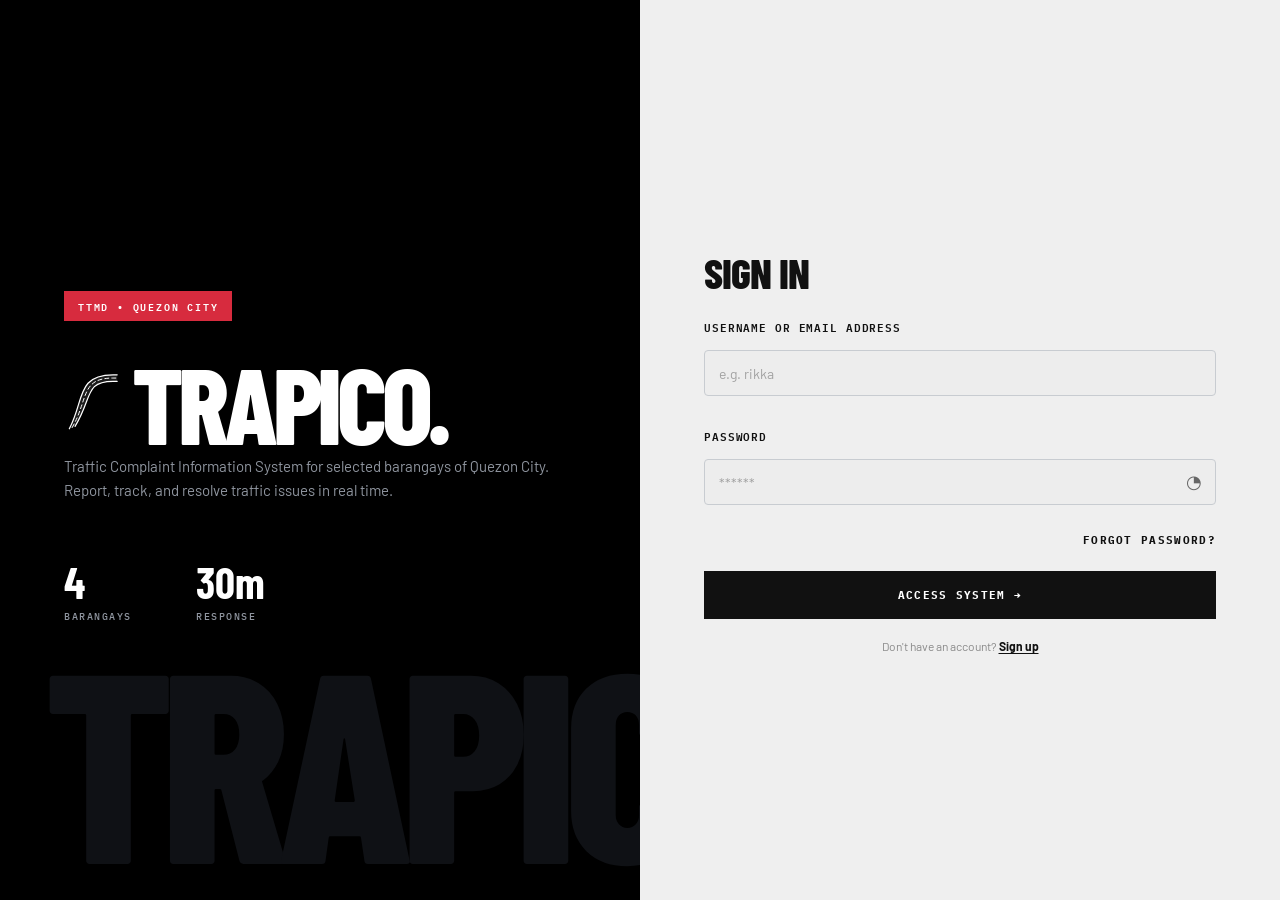
==== citizen-login.html @ 2ed92a27 "Add files via upload" ====
<!DOCTYPE html>
<html lang="en">
<head>
  <meta charset="UTF-8" />
  <meta name="viewport" content="width=device-width, initial-scale=1.0" />
  <title>TRAPICO — Login</title>
  <link rel="preconnect" href="https://fonts.googleapis.com" />
  <link rel="preconnect" href="https://fonts.gstatic.com" crossorigin />
  <link href="https://fonts.googleapis.com/css2?family=Barlow+Condensed:wght@300;400;500;600;700;800&family=IBM+Plex+Mono:wght@300;400;500;600&family=Barlow:wght@300;400;500;600&display=swap" rel="stylesheet" />
  <link rel="stylesheet" href="base.css?v=20260527k" />
  <link rel="stylesheet" href="login.css?v=20260527q" />
</head>
<body data-role="regular">


  

<div class="login-page">
  <section class="login-left">
    <div class="login-left-inner">
      <div class="login-badge">TTMD • QUEZON CITY</div>
      <div style="display:flex;align-items:center;gap:14px;margin-bottom:4px">
        <img src="/logo.svg" alt="TRAPICO" style="height:56px;width:auto;filter:brightness(0) invert(1);flex-shrink:0" onerror="this.style.display='none'" />
        <h1 class="login-title" style="margin:0">TRAPICO.</h1>
      </div>
      <p class="login-sub">Traffic Complaint Information System for selected barangays of Quezon City. Report, track, and resolve traffic issues in real time.</p>
      <div class="login-stats" aria-label="System highlights">
        <div class="login-stat-block">
          <span class="login-stat-val">4</span>
          <span class="login-stat-label">BARANGAYS</span>
        </div>
        <div class="login-stat-block">
          <span class="login-stat-val">30m</span>
          <span class="login-stat-label">RESPONSE</span>
        </div>
      </div>
      <div class="login-watermark" aria-hidden="true">TRAPICO.</div>
    </div>
  </section>

  <section class="login-right">
    <div class="login-panel">
      <h2 class="login-form-title">SIGN IN</h2>

      <div class="login-form">
        <div id="forgot-inline-notif" class="forgot-inline-notif hidden" aria-live="polite">
          <span>Password reset instructions will be sent to your registered account email.</span>
          <button type="button" class="forgot-inline-close" onclick="dismissForgotNotif()" aria-label="Dismiss notification">✕</button>
        </div>

        <div class="form-group login-field-group">
          <label class="login-label" for="login-user">USERNAME OR EMAIL ADDRESS</label>
          <input id="login-user" class="login-input" type="text" placeholder="e.g. fae@trapico.gov" autocomplete="username" />
        </div>

        <div class="form-group login-field-group">
          <label class="login-label" for="login-pass">PASSWORD</label>
          <div class="password-wrap">
            <input id="login-pass" class="login-input login-input-password" type="password" placeholder="******" autocomplete="current-password" />
            <button type="button" class="password-toggle" id="password-toggle" onclick="togglePasswordVisibility()" aria-label="Show password">◔</button>
          </div>
        </div>

        <div class="login-actions-row">
          <a href="#" class="forgot-link" onclick="openForgotModal(event)">FORGOT PASSWORD?</a>
        </div>

        <div id="login-error" class="login-error hidden">Username or email address and password are required.</div>

        <button class="login-submit" id="login-btn" onclick="doLogin()">ACCESS SYSTEM →</button>

        <div class="login-footer-copy">Don't have an account? <a href="/CITIZEN/citizen-signup.html" class="signup-link">Sign up</a></div>
      </div>
    </div>
  </section>

</div>

<div id="forgot-modal-overlay" class="login-modal-overlay hidden" onclick="closeForgotModal(event)" role="dialog" aria-modal="true" aria-labelledby="forgot-title">
  <div class="login-modal-card">
    <h3 id="forgot-title" class="login-modal-title">FORGOT PASSWORD</h3>
    <hr class="login-modal-divider" />
    <p class="login-modal-body">Enter your username or email address. We will send a working reset link to your registered email.</p>
    <div class="form-group login-field-group" style="margin-bottom:12px;">
      <label class="login-label" for="forgot-identifier">USERNAME OR EMAIL</label>
      <input id="forgot-identifier" class="login-input" type="text" placeholder="e.g. rikka or rikka@gmail.com" />
    </div>
    <div id="forgot-status" class="login-error hidden" style="margin-bottom:10px;"></div>
    <button type="button" class="login-modal-close" onclick="submitForgotPassword()">SEND RESET LINK</button>
    <button type="button" class="login-modal-close" style="margin-top:8px;background:#7d838c" onclick="closeForgotModal()">CLOSE</button>
  </div>
</div>

<script src="data.js?v=20260510d"></script>
<script src="api.js?v=20260510d"></script>
<script src="login.js?v=20260510l"></script>
</body>
</html>
---- base.css ----
/* ── RESPONSIVE ALIGNMENT FIX ── */
@media (max-width: 900px) {
  .main-content, .page-body {
    margin: 0;
    padding: 0 0 0 0 !important;
    max-width: 100vw;
    width: 100vw;
    box-sizing: border-box;
  }
  .card, .assigned-card, .active-job-card, .task-card, .stat-card, .dashboard-card {
    margin: 0 0 12px 0;
    width: 100%;
    float: none;
    display: block;
    box-sizing: border-box;
  }
  .dash-grid, .analytics-grid {
    margin: 0;
    width: 100%;
    box-sizing: border-box;
  }
  .table-wrap {
    margin: 0;
    width: 100%;
    box-sizing: border-box;
  }
}
/* ── MOBILE MENU BUTTON ──────────────────────────────────── */
.menu-btn {
  display: none;
  background: none;
  border: none;
  font-size: 26px;
  margin-right: 12px;
  cursor: pointer;
  color: var(--ink);
  z-index: 300;
}
@media (max-width: 900px) {
  .menu-btn { display: inline-block; }
  .sidebar { box-shadow: 2px 0 16px rgba(0,0,0,0.12); }
  .sidebar.open { transform: translateX(0) !important; }
  .sidebar { transform: translateX(-100%); transition: transform 0.3s; }
  .main-content { margin-left: 0 !important; }
  body { overflow-x: hidden; }
}
/* ── UNIVERSAL RESPONSIVE ENHANCEMENTS ───────────────────── */
@media (max-width: 900px) {
  .sidebar {
    width: min(280px, 85vw);
    position: fixed;
    left: 0; top: 0; bottom: 0;
    z-index: 200;
    transform: translateX(-100%);
    transition: transform 0.3s;
    overflow-y: auto;
    pointer-events: none;
  }
  .sidebar.open { transform: translateX(0); pointer-events: auto; z-index: 301; }
  .main-content { margin-left: 0 !important; }
  .app-shell { flex-direction: column; }
  .topbar { padding: 0 12px; }

  /* Topbar sits above main content but below open sidebar */
  .topbar { position: sticky; top: 0; z-index: 250; }

  /* Backdrop: clicking outside closes sidebar */
  .sidebar-backdrop {
    display: none;
    position: fixed;
    inset: 0;
    background: rgba(0,0,0,0.35);
    z-index: 199;
  }
  .sidebar.open ~ .sidebar-backdrop,
  body.sidebar-open .sidebar-backdrop { display: block; }
}

@media (max-width: 700px) {
  .stats-row { grid-template-columns: 1fr; }
  .card, .assigned-card, .active-job-card, .task-card { padding: 12px !important; }
  .page-body { padding: 8px; }
  .card-head { flex-direction: column; align-items: flex-start; gap: 8px; }
  .form-row, .form-row-3 { grid-template-columns: 1fr; }
  .detail-grid { grid-template-columns: 1fr; }
  .officer-grid { grid-template-columns: 1fr; }
  .perf-grid { grid-template-columns: 1fr; }
}

@media (max-width: 540px) {
  .sidebar,
  .sidebar.open {
    width: 100vw !important;
    left: 0;
    right: 0;
    min-width: 0;
    max-width: 100vw;
  }
  .main-content { margin-left: 0 !important; }
  .topbar { flex-direction: row !important; height: 50px !important; min-height: 50px !important; padding: 0 6px !important; gap: 0 !important; }
  .notif-panel { position: fixed !important; top: 55px !important; right: 8px !important; left: 8px !important; width: auto !important; min-width: 0 !important; max-height: calc(100dvh - 72px) !important; overflow-y: auto !important; z-index: 400 !important; -webkit-overflow-scrolling: touch; }
  .user-chip { padding: 4px 6px; }
  .stats-row { gap: 8px; }
  .stat-card-val { font-size: 24px; }
  .card, .assigned-card, .active-job-card, .task-card { padding: 12px !important; }
  .empty-state { padding: 24px 4px; }
  .modal { max-width: 98vw; }
  .modal-head, .modal-body, .modal-footer { padding: 12px 10px; }
  .countdown-box { flex-direction: column; gap: 8px; padding: 8px; }
  .checkin-panel { padding: 10px; }
  .btn-primary, .btn-secondary, .btn-danger, .btn-success { width: 100%; min-width: 0; box-sizing: border-box; }
  .btn-row { flex-direction: column; gap: 8px; }
  .table-wrap { overflow-x: auto; -webkit-overflow-scrolling: touch; }
  table { font-size: 13px; }
}
/* ============================================================
   TRAPICO — Base CSS
   CSS custom properties, resets, and shared component styles.
   Imported by: civilian.css, dispatch.css, field.css
   ============================================================ */

@import url('https://fonts.googleapis.com/css2?family=Barlow+Condensed:wght@300;400;500;600;700;800&family=IBM+Plex+Mono:wght@300;400;500;600&family=Barlow:wght@300;400;500;600&display=swap');

/* ── DESIGN TOKENS ─────────────────────────────────────────── */
:root {
  --ink:        #0A0A0A;
  --ink-mid:    #1C1C1C;
  --ink-soft:   #2E2E2E;
  --steel:      #4A4A4A;
  --mist:       #8A8A8A;
  --border:     #D0D0D0;
  --surface:    #F7F7F7;
  --white:      #FFFFFF;
  --accent:     #E63946;
  --amber:      #F4A261;
  --green:      #2A9D5C;
  --blue:       #2563EB;
  --yellow:     #EAB308;

  --font-head:  'Barlow Condensed', sans-serif;
  --font-mono:  'IBM Plex Mono', monospace;
  --font-body:  'Barlow', sans-serif;

  --sidebar-w:  240px;
  --topbar-h:   60px;
}

/* ── RESETS ────────────────────────────────────────────────── */
*, *::before, *::after { box-sizing: border-box; margin: 0; padding: 0; }
html, body { height: 100%; }

body {
  font-family: var(--font-body);
  background: var(--surface);
  color: var(--ink);
  min-height: 100vh;
  overflow-x: hidden;
  -webkit-font-smoothing: antialiased;
}

h1, h2, h3, h4 {
  font-family: var(--font-head);
  font-weight: 700;
  letter-spacing: -0.02em;
}

a { text-decoration: none; color: inherit; }

.mono { font-family: var(--font-mono); }
.hidden { display: none !important; }

/* ── APP SHELL ─────────────────────────────────────────────── */
.app-shell {
  display: flex;
  min-height: 100vh;
}

/* ── SIDEBAR ───────────────────────────────────────────────── */
.sidebar {
  width: var(--sidebar-w);
  background: var(--ink);
  display: flex;
  flex-direction: column;
  position: fixed;
  top: 0; left: 0; bottom: 0;
  z-index: 100;
  overflow-y: auto;
  scrollbar-width: none;
}
.sidebar::-webkit-scrollbar { display: none; }

.sidebar-logo {
  padding: 24px 24px 20px;
  border-bottom: 1px solid rgba(255,255,255,0.07);
  flex-shrink: 0;
}
.sidebar-logo .mark {
  font-family: var(--font-head);
  font-weight: 800;
  font-size: 22px;
  color: var(--white);
  letter-spacing: -0.03em;
}
.sidebar-logo .sub {
  font-family: var(--font-mono);
  font-size: 10px;
  color: var(--mist);
  letter-spacing: 0.1em;
  text-transform: uppercase;
}

.sidebar-role-badge {
  margin: 16px 24px;
  background: rgba(255,255,255,0.06);
  border: 1px solid rgba(255,255,255,0.08);
  padding: 10px 14px;
  display: flex;
  align-items: center;
  gap: 10px;
  flex-shrink: 0;
}
.srb-icon { font-size: 18px; }
.srb-initials { font-family: var(--font-mono); }
.srb-name {
  font-family: var(--font-head);
  font-size: 14px;
  color: var(--white);
  font-weight: 600;
}
.srb-label {
  font-family: var(--font-mono);
  font-size: 10px;
  color: var(--mist);
  text-transform: uppercase;
  letter-spacing: 0.08em;
}

.sidebar-nav { flex: 1; padding: 12px 0; }

.nav-section-label {
  font-family: var(--font-mono);
  font-size: 10px;
  color: rgba(255,255,255,0.25);
  text-transform: uppercase;
  letter-spacing: 0.12em;
  padding: 16px 24px 6px;
}

.nav-item {
  display: flex;
  align-items: center;
  gap: 12px;
  padding: 12px 24px;
  cursor: pointer;
  color: rgba(255,255,255,0.55);
  font-size: 14px;
  font-weight: 500;
  transition: all 0.12s;
  position: relative;
  user-select: none;
  touch-action: manipulation;
  -webkit-tap-highlight-color: rgba(255,255,255,0.1);
  min-height: 44px;
}
.nav-item:hover { color: var(--white); background: rgba(255,255,255,0.04); }
.nav-item.active {
  color: var(--white);
  background: rgba(255,255,255,0.07);
}
.nav-item.active::before {
  content: '';
  position: absolute;
  left: 0; top: 0; bottom: 0;
  width: 3px;
  background: var(--accent);
}
.nav-icon { font-size: 15px; width: 20px; text-align: center; flex-shrink: 0; }

.nav-badge {
  margin-left: auto;
  background: var(--accent);
  color: var(--white);
  font-family: var(--font-mono);
  font-size: 10px;
  font-weight: 600;
  padding: 2px 7px;
  border-radius: 10px;
}

.sidebar-footer {
  padding: 16px 24px;
  border-top: 1px solid rgba(255,255,255,0.07);
  flex-shrink: 0;
}
.logout-btn {
  display: flex;
  align-items: center;
  gap: 10px;
  color: rgba(255,255,255,0.4);
  font-size: 13px;
  cursor: pointer;
  transition: color 0.12s;
}
.logout-btn:hover { color: var(--accent); }

/* ── MAIN CONTENT AREA ─────────────────────────────────────── */
.main-content {
  flex: 1;
  margin-left: var(--sidebar-w);
  display: flex;
  flex-direction: column;
  min-height: 100vh;
}

/* ── TOPBAR ────────────────────────────────────────────────── */
.topbar {
  height: var(--topbar-h);
  background: var(--white);
  border-bottom: 1px solid var(--border);
  display: flex;
  align-items: center;
  justify-content: space-between;
  padding: 0 32px;
  position: sticky;
  top: 0;
  z-index: 50;
}

#topbar-title {
  font-family: var(--font-head);
  font-size: 20px;
  font-weight: 700;
  letter-spacing: -0.02em;
}

.topbar-right {
  display: flex;
  align-items: center;
  gap: 16px;
  position: relative;
}

.notif-btn {
  width: 36px; height: 36px;
  display: flex; align-items: center; justify-content: center;
  border: 1.5px solid var(--border);
  cursor: pointer;
  position: relative;
  font-size: 16px;
  transition: border-color 0.12s;
}
.notif-btn:hover { border-color: var(--ink); }
.notif-dot {
  position: absolute;
  top: 4px; right: 4px;
  width: 8px; height: 8px;
  background: var(--accent);
  border-radius: 50%;
  border: 1.5px solid var(--white);
}

.notif-panel {
  position: absolute;
  top: 46px; right: 0;
  width: 340px;
  background: var(--white);
  border: 1.5px solid var(--border);
  box-shadow: 0 8px 32px rgba(0,0,0,0.12);
  z-index: 200;
  animation: fadeIn 0.15s ease;
}
.notif-head {
  padding: 14px 16px;
  border-bottom: 1px solid var(--border);
  font-family: var(--font-head);
  font-size: 15px;
  font-weight: 700;
}
.notif-item {
  padding: 12px 16px;
  border-bottom: 1px solid var(--surface);
  display: flex;
  gap: 10px;
}
.notif-dot-inline {
  width: 6px; height: 6px;
  border-radius: 50%;
  background: var(--accent);
  flex-shrink: 0;
  margin-top: 5px;
}
.notif-msg { font-size: 13px; color: var(--steel); }
.notif-time {
  font-family: var(--font-mono);
  font-size: 11px;
  color: var(--mist);
  margin-top: 2px;
}

.user-chip {
  display: flex; align-items: center; gap: 8px;
  padding: 4px 12px 4px 4px;
  border: 1.5px solid var(--border);
  cursor: pointer;
}
.user-avatar {
  width: 28px; height: 28px;
  background: var(--ink);
  display: flex; align-items: center; justify-content: center;
  font-size: 11px;
  color: var(--white);
  font-family: var(--font-mono);
  font-weight: 600;
}
.user-chip-name { font-size: 13px; font-weight: 600; }

/* ── PAGE BODY ─────────────────────────────────────────────── */
.page-body { padding: 32px; flex: 1; }

/* ── SECTION ANIMATION ─────────────────────────────────────── */
.page-section { animation: fadeIn 0.2s ease; }

/* ── STAT CARDS ────────────────────────────────────────────── */
.stats-row {
  display: grid;
  grid-template-columns: repeat(auto-fit, minmax(180px, 1fr));
  gap: 16px;
  margin-bottom: 32px;
}

.stat-card {
  background: var(--white);
  border: 1px solid var(--border);
  padding: 20px 24px;
}
.stat-card-label {
  font-family: var(--font-mono);
  font-size: 11px;
  text-transform: uppercase;
  letter-spacing: 0.1em;
  color: var(--mist);
  margin-bottom: 8px;
}
.stat-card-val {
  font-family: var(--font-head);
  font-size: 36px;
  font-weight: 800;
  color: var(--ink);
  line-height: 1;
}
.stat-card-val .unit { font-size: 18px; }
.stat-card-sub { font-size: 12px; color: var(--mist); margin-top: 4px; }

.stat-card.accent .stat-card-val { color: var(--accent); }
.stat-card.green  .stat-card-val { color: var(--green);  }
.stat-card.blue   .stat-card-val { color: var(--blue);   }
.stat-card.amber  .stat-card-val { color: var(--amber);  }

/* ── CARDS / PANELS ────────────────────────────────────────── */
.card {
  background: var(--white);
  border: 1px solid var(--border);
  padding: 24px;
  margin-bottom: 24px;
}

.card-head {
  display: flex;
  align-items: center;
  justify-content: space-between;
  margin-bottom: 20px;
  padding-bottom: 16px;
  border-bottom: 1px solid var(--border);
}

.card-title {
  font-family: var(--font-head);
  font-size: 16px;
  font-weight: 700;
}

/* ── TABLES ────────────────────────────────────────────────── */
.table-wrap { overflow-x: auto; }

table {
  width: 100%;
  border-collapse: collapse;
}

thead tr { border-bottom: 2px solid var(--ink); }

th {
  font-family: var(--font-mono);
  font-size: 11px;
  font-weight: 600;
  text-transform: uppercase;
  letter-spacing: 0.1em;
  color: var(--steel);
  padding: 10px 14px;
  text-align: left;
  white-space: nowrap;
}

td {
  padding: 12px 14px;
  font-size: 13px;
  color: var(--ink);
  border-bottom: 1px solid var(--surface);
  vertical-align: middle;
}

tr:hover td { background: #FAFAFA; }

.track-id {
  font-family: var(--font-mono);
  font-size: 12px;
  font-weight: 500;
  color: var(--ink);
}

/* ── BADGES ────────────────────────────────────────────────── */
.badge {
  display: inline-flex;
  align-items: center;
  font-family: var(--font-mono);
  font-size: 10px;
  font-weight: 600;
  letter-spacing: 0.08em;
  text-transform: uppercase;
  padding: 3px 10px;
  border-radius: 2px;
  white-space: nowrap;
}

.badge-submitted  { background: #EEF2FF; color: #4F46E5; }
.badge-verified   { background: #ECFDF5; color: #065F46; }
.badge-assigned   { background: #FEF3C7; color: #92400E; }
.badge-progress   { background: #FFF7ED; color: #C2410C; }
.badge-resolved   { background: #D1FAE5; color: #065F46; }
.badge-closed     { background: #F3F4F6; color: #374151; }
.badge-rejected   { background: #FEE2E2; color: #991B1B; }
.badge-cancelled  { background: #F9FAFB; color: #6B7280; }
.badge-urgent     { background: #FEE2E2; color: var(--accent); }
.badge-high       { background: #FFF7ED; color: #C2410C; }
.badge-medium     { background: #FEFCE8; color: #A16207; }
.badge-low        { background: #F0FDF4; color: #166534; }

.priority-dot {
  width: 7px; height: 7px;
  border-radius: 50%;
  display: inline-block;
  margin-right: 5px;
}
.dot-urgent { background: var(--accent); }
.dot-high   { background: #F97316; }
.dot-medium { background: var(--yellow); }
.dot-low    { background: var(--green); }

.badge-row {
  display: flex;
  gap: 8px;
  flex-wrap: wrap;
  margin-bottom: 16px;
}

.dup-flag {
  display: inline-flex; align-items: center; gap: 5px;
  background: #FFF7ED;
  border: 1px solid #FDBA74;
  padding: 2px 8px;
  font-family: var(--font-mono);
  font-size: 10px;
  color: #92400E;
}

/* ── BUTTONS ───────────────────────────────────────────────── */
.btn-primary {
  padding: 13px 28px;
  background: var(--ink);
  color: var(--white);
  font-family: var(--font-head);
  font-weight: 700;
  font-size: 16px;
  letter-spacing: 0.05em;
  border: none;
  cursor: pointer;
  transition: background 0.15s;
  text-transform: uppercase;
}
.btn-primary:hover { background: var(--steel); }

.btn-secondary {
  padding: 10px 20px;
  background: transparent;
  color: var(--ink);
  font-family: var(--font-head);
  font-weight: 600;
  font-size: 14px;
  letter-spacing: 0.04em;
  border: 1.5px solid var(--ink);
  cursor: pointer;
  transition: all 0.15s;
  text-transform: uppercase;
}
.btn-secondary:hover { background: var(--ink); color: var(--white); }

.btn-danger {
  padding: 10px 20px;
  background: var(--accent);
  color: var(--white);
  font-family: var(--font-head);
  font-weight: 600;
  font-size: 14px;
  letter-spacing: 0.04em;
  border: none;
  cursor: pointer;
  transition: opacity 0.15s;
  text-transform: uppercase;
}
.btn-danger:hover { opacity: 0.85; }

.btn-success {
  padding: 10px 20px;
  background: var(--green);
  color: var(--white);
  font-family: var(--font-head);
  font-weight: 600;
  font-size: 14px;
  border: none;
  cursor: pointer;
  transition: opacity 0.15s;
  text-transform: uppercase;
}
.btn-success:hover { opacity: 0.85; }

.btn-sm { padding: 7px 14px !important; font-size: 12px !important; }

.btn-row {
  display: flex;
  gap: 10px;
  flex-wrap: wrap;
  justify-content: flex-end;
}

/* ── FORM ELEMENTS ─────────────────────────────────────────── */
.form-group {
  display: flex;
  flex-direction: column;
  gap: 6px;
  margin-bottom: 16px;
}

.form-group label {
  font-family: var(--font-mono);
  font-size: 11px;
  text-transform: uppercase;
  letter-spacing: 0.1em;
  color: var(--steel);
}

.form-input {
  padding: 11px 14px;
  border: 1.5px solid var(--border);
  font-family: var(--font-body);
  font-size: 14px;
  color: var(--ink);
  background: var(--white);
  outline: none;
  transition: border-color 0.15s;
  width: 100%;
}
.form-input:focus { border-color: var(--ink); }

textarea.form-input { resize: vertical; min-height: 80px; }

/* ── PASSWORD WRAP + EYE TOGGLE (used in all change-password modals) ── */
.password-wrap {
  position: relative;
}
.password-wrap .form-input {
  padding-right: 44px;
}
.password-toggle {
  appearance: none;
  -webkit-appearance: none;
  position: absolute;
  right: 10px;
  top: 50%;
  transform: translateY(-50%);
  border: 0;
  background: transparent;
  color: var(--mist);
  font-size: 18px;
  cursor: pointer;
  padding: 4px;
  line-height: 1;
}
.password-toggle:hover { color: var(--ink); }

.form-select {
  padding: 11px 36px 11px 14px;
  border: 1.5px solid var(--border);
  font-family: var(--font-body);
  font-size: 14px;
  color: var(--ink);
  background: var(--white) url("data:image/svg+xml,%3Csvg xmlns='http://www.w3.org/2000/svg' width='12' height='8' viewBox='0 0 12 8'%3E%3Cpath d='M1 1l5 5 5-5' stroke='%238A8A8A' fill='none' stroke-width='1.5'/%3E%3C/svg%3E") no-repeat right 14px center;
  outline: none;
  appearance: none;
  width: 100%;
  transition: border-color 0.15s;
}
.form-select:focus { border-color: var(--ink); }

.form-row {
  display: grid;
  grid-template-columns: 1fr 1fr;
  gap: 16px;
}

.form-row-3 { grid-template-columns: 1fr 1fr 1fr; }

.char-count {
  font-family: var(--font-mono);
  font-size: 11px;
  color: var(--mist);
  text-align: right;
  margin-top: 4px;
}

/* ── PRIORITY PILLS ────────────────────────────────────────── */
.priority-pills { display: flex; gap: 8px; flex-wrap: wrap; }

.priority-pill {
  padding: 6px 16px;
  border: 1.5px solid var(--border);
  cursor: pointer;
  font-size: 13px;
  font-weight: 600;
  transition: all 0.12s;
  font-family: var(--font-head);
  letter-spacing: 0.04em;
  user-select: none;
}

.priority-pill[data-p="low"].sel    { background:#DCFCE7; border-color:var(--green);  color:var(--green); }
.priority-pill[data-p="medium"].sel { background:#FEF9C3; border-color:var(--yellow); color:#A16207; }
.priority-pill[data-p="high"].sel   { background:#FFEDD5; border-color:#F97316;       color:#C2410C; }
.priority-pill[data-p="urgent"].sel { background:#FEE2E2; border-color:var(--accent); color:var(--accent); }

/* ── TOGGLE SWITCH ─────────────────────────────────────────── */
.toggle-row { display: flex; align-items: center; gap: 10px; }

.toggle-switch {
  position: relative;
  width: 40px; height: 22px;
  flex-shrink: 0;
}
.toggle-switch input { opacity: 0; width: 0; height: 0; position: absolute; }

.toggle-slider {
  position: absolute; inset: 0;
  background: var(--border);
  cursor: pointer;
  transition: 0.2s;
  border-radius: 22px;
}
.toggle-slider::before {
  content: '';
  position: absolute;
  height: 16px; width: 16px;
  left: 3px; bottom: 3px;
  background: var(--white);
  transition: 0.2s;
  border-radius: 50%;
}
input:checked + .toggle-slider { background: var(--ink); }
input:checked + .toggle-slider::before { transform: translateX(18px); }

/* ── TABS ──────────────────────────────────────────────────── */
.tabs {
  display: flex;
  border-bottom: 2px solid var(--border);
  margin-bottom: 24px;
}

.tab {
  padding: 12px 20px;
  font-family: var(--font-head);
  font-size: 14px;
  font-weight: 600;
  color: var(--mist);
  cursor: pointer;
  letter-spacing: 0.04em;
  text-transform: uppercase;
  border-bottom: 2px solid transparent;
  margin-bottom: -2px;
  transition: all 0.12s;
  user-select: none;
}
.tab:hover { color: var(--ink); }
.tab.active { color: var(--ink); border-bottom-color: var(--ink); }

/* ── MAP PLACEHOLDER ───────────────────────────────────────── */
.map-placeholder {
  background: #E8E8E8;
  border: 1.5px solid var(--border);
  height: 200px;
  display: flex; align-items: center; justify-content: center;
  flex-direction: column; gap: 8px;
  color: var(--steel); font-size: 13px;
  position: relative; overflow: hidden;
}
.map-placeholder::before {
  content: '';
  position: absolute; inset: 0;
  background:
    repeating-linear-gradient(0deg,   transparent, transparent 28px, rgba(0,0,0,0.04) 29px),
    repeating-linear-gradient(90deg,  transparent, transparent 28px, rgba(0,0,0,0.04) 29px);
}
.map-icon  { font-size: 28px; position: relative; z-index: 1; }
.map-label { position: relative; z-index: 1; font-family: var(--font-mono); font-size: 12px; }
.map-sub   { position: relative; z-index: 1; font-size: 11px; color: var(--mist); }

/* ── UPLOAD BOX ────────────────────────────────────────────── */
.upload-box {
  border: 2px dashed var(--border);
  padding: 28px;
  display: flex; align-items: center; justify-content: center;
  flex-direction: column; gap: 8px;
  cursor: pointer;
  transition: border-color 0.12s;
}
.upload-box:hover { border-color: var(--ink); }
.upload-icon { font-size: 28px; }
.upload-text { font-size: 13px; color: var(--mist); }
.upload-sub  { font-family: var(--font-mono); font-size: 11px; color: var(--border); }

/* ── ALERT BOXES ───────────────────────────────────────────── */
.alert {
  padding: 12px 16px;
  display: flex; align-items: flex-start; gap: 10px;
  font-size: 13px;
  margin-bottom: 16px;
  border-left: 3px solid;
  line-height: 1.5;
}
.alert-warn    { background: #FFF7ED; border-color: var(--amber); color: #92400E; }
.alert-danger  { background: #FFF1F2; border-color: var(--accent); color: #9F1239; }
.alert-info    { background: #EFF6FF; border-color: var(--blue);   color: #1E40AF; }
.alert-success { background: #F0FDF4; border-color: var(--green);  color: #065F46; }

/* ── PERFORMANCE BARS ──────────────────────────────────────── */
.perf-bar-row { margin-bottom: 14px; }

.perf-bar-label {
  display: flex; justify-content: space-between;
  font-size: 13px;
  margin-bottom: 6px;
}

.perf-bar-track {
  height: 6px;
  background: var(--surface);
  border: 1px solid var(--border);
}
.perf-bar-fill {
  height: 100%;
  background: var(--ink);
  transition: width 1s ease;
}

/* ── TIMELINE ──────────────────────────────────────────────── */
.timeline { display: flex; flex-direction: column; }

.timeline-item {
  display: flex; gap: 16px; align-items: flex-start;
  position: relative;
}
.timeline-item::before {
  content: '';
  position: absolute;
  left: 11px; top: 26px; bottom: -4px;
  width: 1px;
  background: var(--border);
}
.timeline-item:last-child::before { display: none; }

.tl-dot {
  width: 24px; height: 24px; border-radius: 50%;
  background: var(--surface);
  border: 2px solid var(--border);
  flex-shrink: 0;
  display: flex; align-items: center; justify-content: center;
  font-size: 11px; margin-top: 2px;
}
.tl-dot.done     { background: var(--green);  border-color: var(--green);  color: var(--white); }
.tl-dot.rejected { background: var(--accent); border-color: var(--accent); color: var(--white); }

.tl-content { padding-bottom: 20px; flex: 1; }
.tl-label { font-family: var(--font-head); font-size: 15px; font-weight: 600; }
.tl-time  { font-family: var(--font-mono); font-size: 11px; color: var(--mist); margin-top: 2px; }
.tl-note  { font-size: 13px; color: var(--steel); margin-top: 6px; }

/* ── MODAL ─────────────────────────────────────────────────── */
.modal-overlay {
  position: fixed; inset: 0;
  background: rgba(0,0,0,0.6);
  z-index: 500;
  display: flex; align-items: center; justify-content: center;
  padding: 24px;
  backdrop-filter: blur(2px);
  animation: fadeIn 0.15s ease;
}

.modal {
  background: var(--white);
  width: 100%;
  max-width: 560px;
  max-height: 90vh;
  overflow-y: auto;
}
.modal.modal-lg { max-width: 680px; }

.modal-head {
  display: flex; align-items: center; justify-content: space-between;
  padding: 20px 24px;
  border-bottom: 2px solid var(--ink);
  position: sticky; top: 0; background: var(--white); z-index: 1;
}

.modal-title { font-family: var(--font-head); font-size: 20px; font-weight: 700; }
.modal-subtitle { font-size: 13px; color: var(--mist); margin-top: 2px; }

.modal-close {
  cursor: pointer; font-size: 20px; color: var(--steel);
  transition: color 0.12s;
  background: none; border: none;
  line-height: 1;
}
.modal-close:hover { color: var(--accent); }

.modal-body { padding: 24px; }
.modal-footer {
  padding: 16px 24px;
  border-top: 1px solid var(--border);
  display: flex; gap: 12px; justify-content: flex-end;
  position: sticky; bottom: 0; background: var(--white);
}

/* ── RATING STARS ──────────────────────────────────────────── */
.rating-section { margin-top: 20px; padding-top: 20px; border-top: 1px solid var(--border); }
.star-row { font-size: 28px; letter-spacing: 4px; cursor: pointer; margin-top: 6px; }
.star { color: var(--border); transition: color 0.1s; }
.star.filled { color: var(--amber); }

/* ── COUNTDOWN ─────────────────────────────────────────────── */
.countdown-box {
  background: var(--ink);
  color: var(--white);
  padding: 16px 24px;
  display: flex; align-items: center; gap: 20px;
  margin-bottom: 16px;
}
.countdown-val {
  font-family: var(--font-mono);
  font-size: 32px;
  font-weight: 600;
  color: var(--amber);
  min-width: 80px;
}
.countdown-val.urgent { color: var(--accent); }
.countdown-label { font-size: 13px; color: rgba(255,255,255,0.6); }
.countdown-meta  { margin-left: auto; font-size: 12px; color: rgba(255,255,255,0.4); text-align: right; }

/* ── CHECK-IN PANEL ────────────────────────────────────────── */
.checkin-panel {
  background: var(--surface);
  border: 1.5px solid var(--border);
  padding: 24px;
  text-align: center;
  margin-bottom: 20px;
}
.checkin-title { font-family: var(--font-head); font-size: 16px; font-weight: 700; margin-bottom: 6px; }
.checkin-sub   { font-size: 13px; color: var(--mist); margin-bottom: 16px; }
.checkin-status { font-size: 14px; margin-top: 12px; min-height: 20px; }
.checkin-status.ok  { color: var(--green); }
.checkin-status.err { color: var(--accent); }

/* ── OFFICER CARDS ─────────────────────────────────────────── */
.officer-grid {
  display: grid;
  grid-template-columns: repeat(auto-fill, minmax(220px, 1fr));
  gap: 12px;
}

.officer-card {
  border: 1.5px solid var(--border);
  padding: 16px;
  cursor: pointer;
  transition: all 0.12s;
}
.officer-card:hover { border-color: var(--ink); }
.officer-card.selected { border-color: var(--green); background: #F0FDF4; }
.officer-card.disabled { opacity: 0.45; cursor: not-allowed; }

.officer-name   { font-family: var(--font-head); font-size: 15px; font-weight: 700; }
.officer-meta   { font-family: var(--font-mono); font-size: 11px; color: var(--mist); margin-top: 4px; }
.officer-status { font-size: 12px; font-weight: 600; margin-top: 6px; }
.officer-status.available { color: var(--green); }
.officer-status.busy      { color: var(--mist);  }

/* ── ANALYTICS BAR CHART ───────────────────────────────────── */
.bar-chart {
  display: flex;
  align-items: flex-end;
  gap: 6px;
  height: 120px;
  padding: 0 4px;
}
.bar-col {
  flex: 1;
  display: flex;
  flex-direction: column;
  align-items: center;
  gap: 4px;
  height: 100%;
  justify-content: flex-end;
}
.bar-fill {
  width: 100%;
  min-width: 6px;
  transition: height 0.8s ease;
}

.chart-weeks {
  display: flex; justify-content: space-between;
  margin-top: 8px;
  font-family: var(--font-mono);
  font-size: 11px;
  color: var(--mist);
}

/* ── COMPLAINT CARD (Field Officer task card) ──────────────── */
.task-card {
  display: flex;
  align-items: center;
  gap: 14px;
  padding: 14px;
  border: 1px solid var(--border);
  margin-bottom: 10px;
  transition: border-color 0.12s;
}
.task-card:hover { border-color: var(--steel); }
.task-card.priority-top { border-left: 3px solid var(--amber); }

.task-num {
  font-family: var(--font-head);
  font-size: 28px;
  font-weight: 800;
  color: var(--border);
  width: 28px;
  text-align: center;
  flex-shrink: 0;
}

.task-body { flex: 1; min-width: 0; }
.task-body .task-id   { font-family: var(--font-mono); font-size: 12px; font-weight: 500; }
.task-body .task-cat  { font-size: 13px; font-weight: 600; margin-top: 4px; }
.task-body .task-meta { font-size: 12px; color: var(--mist); margin-top: 2px; }

.task-actions { display: flex; flex-direction: column; gap: 6px; flex-shrink: 0; }

/* ── EMPTY STATE ───────────────────────────────────────────── */
.empty-state { padding: 60px 24px; text-align: center; color: var(--mist); }
.empty-icon  { font-size: 48px; margin-bottom: 16px; }
.empty-title { font-family: var(--font-head); font-size: 20px; color: var(--steel); margin-bottom: 8px; }
.empty-sub   { font-size: 13px; }

/* ── SECTION LABEL ─────────────────────────────────────────── */
.section-title {
  font-family: var(--font-head);
  font-size: 15px;
  font-weight: 700;
  margin-bottom: 12px;
}
.section-sub {
  font-family: var(--font-mono);
  font-size: 11px;
  color: var(--mist);
  text-transform: uppercase;
  letter-spacing: 0.1em;
}

/* ── COMPLAINT DETAIL GRID ─────────────────────────────────── */
.detail-grid {
  display: grid;
  grid-template-columns: 1fr 1fr;
  gap: 12px;
  margin-bottom: 16px;
}
.detail-item label {
  font-family: var(--font-mono);
  font-size: 11px;
  color: var(--mist);
  text-transform: uppercase;
  letter-spacing: 0.08em;
  display: block;
  margin-bottom: 3px;
}
.detail-item span { font-size: 14px; font-weight: 600; }

.complaint-desc {
  padding: 12px;
  background: var(--surface);
  border: 1px solid var(--border);
  font-size: 13px;
  line-height: 1.6;
  margin-bottom: 16px;
}

/* ── MULTI-STEP STEPPER ────────────────────────────────────── */
.stepper {
  display: flex;
  align-items: center;
  margin-bottom: 32px;
}
.step { display: flex; align-items: center; gap: 8px; }
.step-num {
  width: 28px; height: 28px; border-radius: 50%;
  border: 2px solid var(--border);
  display: flex; align-items: center; justify-content: center;
  font-family: var(--font-mono); font-size: 12px; font-weight: 600;
  color: var(--mist);
}
.step.active .step-num { background: var(--ink); border-color: var(--ink); color: var(--white); }
.step.done .step-num   { background: var(--green); border-color: var(--green); color: var(--white); }
.step-label {
  font-family: var(--font-head); font-size: 13px; font-weight: 600;
  color: var(--mist); text-transform: uppercase; letter-spacing: 0.04em;
}
.step.active .step-label { color: var(--ink); }
.step-line { flex: 1; height: 1px; background: var(--border); margin: 0 10px; }

/* ── TOAST ─────────────────────────────────────────────────── */
.toast {
  position: fixed;
  bottom: 32px; right: 32px;
  background: var(--ink);
  color: var(--white);
  padding: 14px 20px;
  font-size: 13px;
  z-index: 999;
  max-width: 380px;
  box-shadow: 0 8px 32px rgba(0,0,0,0.3);
  opacity: 0;
  transform: translateY(8px);
  transition: opacity 0.2s ease, transform 0.2s ease;
}
.toast.toast-visible { opacity: 1; transform: translateY(0); }

/* ── KEYFRAMES ─────────────────────────────────────────────── */
@keyframes fadeIn {
  from { opacity: 0; transform: translateY(6px); }
  to   { opacity: 1; transform: translateY(0); }
}

/* ── RESPONSIVE ────────────────────────────────────────────── */
@media (max-width: 900px) {
  :root { --sidebar-w: 200px; }
}

@media (max-width: 640px) {
  .sidebar { transform: translateX(-100%); transition: transform 0.25s ease; }
  .sidebar.open { transform: translateX(0); }
  .main-content { margin-left: 0 !important; }
  .form-row, .form-row-3 { grid-template-columns: 1fr; }
  .stats-row { grid-template-columns: 1fr 1fr; }
  .page-body { padding: 16px; }
  .detail-grid { grid-template-columns: 1fr; }
}

/* ═══════════════════════════════════════════════════════════
   MOBILE ENHANCEMENTS — clean, presentable layout on phones
   All rules here are inside media queries (desktop unchanged)
═══════════════════════════════════════════════════════════ */

/* ── Topbar: single-row layout on all mobile sizes ── */
@media (max-width: 900px) {
  .topbar {
    display: flex !important;
    flex-direction: row !important;
    align-items: center !important;
    height: 56px !important;
    min-height: 56px !important;
    padding: 0 12px !important;
    box-sizing: border-box;
  }
  .topbar-flex-row {
    display: flex;
    flex-direction: row;
    align-items: center;
    gap: 10px;
    flex: 1 1 auto;
    min-width: 0;
    overflow: hidden;
  }
  #topbar-title {
    font-size: 19px;
    font-weight: 700;
    letter-spacing: 0.2px;
    white-space: nowrap;
    overflow: hidden;
    text-overflow: ellipsis;
    flex: 1;
    min-width: 0;
  }
  .topbar-right {
    display: flex;
    align-items: center;
    gap: 8px;
    flex-shrink: 0;
    margin-left: auto;
  }
  .menu-btn {
    display: flex !important;
    align-items: center;
    justify-content: center;
    font-size: 26px;
    padding: 8px 10px;
    min-height: 44px;
    min-width: 44px;
    margin: 0 2px 0 0;
    touch-action: manipulation;
    -webkit-tap-highlight-color: rgba(0,0,0,0.06);
    cursor: pointer;
  }

  /* Nav items — generous touch targets */
  .nav-item {
    min-height: 50px !important;
    padding: 14px 24px !important;
    font-size: 15px;
    letter-spacing: 0.01em;
    touch-action: manipulation;
    -webkit-tap-highlight-color: rgba(255,255,255,0.08);
    cursor: pointer;
  }
  .logout-btn {
    min-height: 44px;
    padding: 14px 0;
    touch-action: manipulation;
  }

  /* Sidebar: clean overlay appearance */
  .sidebar {
    box-shadow: 4px 0 24px rgba(0,0,0,0.18);
  }
  .sidebar-logo { padding: 20px 20px 16px; }
  .sidebar-role-badge { margin: 10px 16px 4px; }
  .nav-section-label { padding: 14px 20px 4px; }

  /* Backdrop: slightly darker for clarity */
  .sidebar-backdrop { background: rgba(0,0,0,0.42); }

  /* Page body */
  .page-body { padding: 14px 12px !important; }

  /* Stats row: 2-col on tablet */
  .stats-row { grid-template-columns: 1fr 1fr; gap: 10px; margin-bottom: 16px; }

  /* Cards */
  .card { padding: 16px !important; margin-bottom: 14px; }
  .card-head { margin-bottom: 14px; padding-bottom: 12px; }

  /* Tables */
  .table-wrap { overflow-x: auto; -webkit-overflow-scrolling: touch; border-radius: 0; }
  table { min-width: 480px; }
  th, td { padding: 10px 12px; }

  /* Topbar title min font */
  #topbar-title { font-size: 18px; }

  /* Notification panel: fixed to viewport so it doesn't overflow topbar's stacking context */
  .notif-panel {
    position: fixed !important;
    top: 58px !important;
    right: 8px !important;
    left: 8px !important;
    width: auto !important;
    min-width: 0 !important;
    max-height: calc(100dvh - 78px) !important;
    overflow-y: auto !important;
    z-index: 400 !important;
    -webkit-overflow-scrolling: touch;
  }

  /* User chip: hide name on tablet if tight */
  .user-chip-name { max-width: 100px; overflow: hidden; text-overflow: ellipsis; white-space: nowrap; }
}

@media (max-width: 540px) {
  /* Topbar: compact for small phones */
  .topbar {
    height: 50px !important;
    min-height: 50px !important;
    padding: 0 6px !important;
  }
  #topbar-title { font-size: 16px !important; }
  .menu-btn { font-size: 22px !important; padding: 8px !important; }
  .user-chip-name { display: none; }
  .notif-btn { width: 34px; height: 34px; font-size: 15px; }

  /* Nav items: slightly larger on tiny phones */
  .nav-item { font-size: 14px !important; padding: 13px 18px !important; }

  /* Stats: 2-col on small phone */
  .stats-row { grid-template-columns: 1fr 1fr !important; gap: 8px !important; }
  .stat-card { padding: 14px 12px !important; }
  .stat-card-val { font-size: 26px !important; }

  /* Page body */
  .page-body { padding: 10px 8px !important; }

  /* Cards */
  .card { padding: 12px !important; margin-bottom: 10px; }
  .card-head { flex-direction: row !important; flex-wrap: wrap; gap: 8px; }
  .card-title { font-size: 15px; }

  /* Tables */
  table { font-size: 12px; min-width: 420px; }
  th { font-size: 10px; padding: 8px 10px; }
  td { padding: 9px 10px; }

  /* Modals */
  .modal { max-width: 98vw !important; }
  .modal-head { padding: 14px 14px; }
  .modal-body { padding: 14px; }
  .modal-footer { padding: 12px 14px; flex-direction: row; flex-wrap: wrap; gap: 8px; }
  .modal-footer .btn-primary,
  .modal-footer .btn-secondary { flex: 1; min-width: 100px; }

  /* Forms */
  .form-input, .form-select { font-size: 15px; padding: 12px 12px; }
  .form-group label { font-size: 10px; }

  /* Priority pills */
  .priority-pills { gap: 6px; }
  .priority-pill { padding: 8px 12px; font-size: 13px; }

  /* Badges */
  .badge { font-size: 10px; padding: 3px 8px; }

  /* Toast */
  .toast { bottom: 16px; right: 8px; left: 8px; max-width: 100%; }

  /* Sidebar footer */
  .sidebar-footer { padding: 14px 18px; }
  .logout-btn { font-size: 13px; }
  .sidebar-logo { padding: 16px 18px 12px; }
  .sidebar-role-badge { margin: 8px 14px 2px; padding: 8px 10px; }
}
---- login.css ----
/* ============================================================
   TRAPICO — Login Page Styles
   ============================================================ */

.login-page {
  height: 100vh;
  background: #000000;
  display: grid;
  grid-template-columns: 1fr 1fr;
  overflow: hidden;
}

.login-left {
  position: relative;
  overflow: hidden;
  background: #000000;
  color: #ffffff;
}

.login-left-inner {
  min-height: 100%;
  display: flex;
  flex-direction: column;
  justify-content: center;
  padding: 72px 64px 56px;
  position: relative;
  z-index: 1;
}

.login-badge {
  width: fit-content;
  padding: 7px 14px;
  border-radius: 999px;
  background: #d72b3e;
  color: #ffffff;
  font-family: var(--font-mono);
  font-size: 10px;
  font-weight: 600;
  letter-spacing: 0.18em;
  text-transform: uppercase;
  margin-bottom: 28px;
  box-shadow: 0 10px 24px rgba(170, 34, 34, 0.22);
}

.login-title {
  font-family: var(--font-head);
  font-size: clamp(72px, 8vw, 110px);
  line-height: 0.9;
  letter-spacing: -0.05em;
  font-weight: 800;
  margin-bottom: 18px;
}

.login-sub {
  max-width: 520px;
  color: #b0b0b0;
  font-size: 15px;
  line-height: 1.75;
  margin-bottom: 56px;
}

.login-stats {
  display: flex;
  gap: 40px;
  flex-wrap: wrap;
}

.login-stat-block {
  min-width: 92px;
}

.login-stat-val {
  display: block;
  color: #ffffff;
  font-family: var(--font-head);
  font-size: 40px;
  font-weight: 700;
  line-height: 1;
}

.login-stat-label {
  display: block;
  margin-top: 6px;
  color: #6f6f6f;
  font-family: var(--font-mono);
  font-size: 10px;
  font-weight: 500;
  letter-spacing: 0.15em;
  text-transform: uppercase;
}

.login-watermark {
  position: absolute;
  right: -74px;
  top: 50%;
  transform: translateY(-50%) rotate(90deg);
  transform-origin: center;
  font-family: var(--font-head);
  font-size: clamp(120px, 16vw, 230px);
  font-weight: 800;
  color: #222222;
  letter-spacing: -0.05em;
  white-space: nowrap;
  pointer-events: none;
  user-select: none;
}

.login-right {
  position: relative;
  background: #f8f9fa;
  display: flex;
  align-items: center;
  justify-content: center;
  padding: 48px 56px;
  overflow: hidden;
}

.login-panel {
  width: min(100%, 390px);
  position: relative;
}

.login-kicker {
  margin-bottom: 14px;
  color: #8a8a8a;
  font-family: var(--font-mono);
  font-size: 10px;
  font-weight: 600;
  letter-spacing: 0.18em;
  text-transform: uppercase;
}

.login-form-title {
  margin-bottom: 28px;
  color: #111111;
  font-family: var(--font-head);
  font-size: 40px;
  font-weight: 800;
  letter-spacing: -0.03em;
}

.login-form {
  display: flex;
  flex-direction: column;
  gap: 16px;
}

.login-field-group {
  gap: 8px;
}

.login-label {
  display: block;
  margin-bottom: 8px;
  color: #8a8a8a;
  font-family: var(--font-mono);
  font-size: 10px;
  font-weight: 600;
  letter-spacing: 0.18em;
  text-transform: uppercase;
}

.login-input {
  appearance: none;
  -webkit-appearance: none;
  width: 100%;
  height: 46px;
  border: 1px solid #d6d9de;
  border-radius: 8px;
  background: #ededed;
  color: #111111;
  padding: 0 14px;
  font-family: var(--font-body);
  font-size: 14px;
  transition: border-color 0.15s ease, background-color 0.15s ease, box-shadow 0.15s ease;
}

.login-input::placeholder {
  color: #a2a2a2;
}

.login-input:focus {
  outline: none;
  border-color: #111111;
  background: #ffffff;
  box-shadow: 0 0 0 3px rgba(17, 17, 17, 0.07);
}

.password-wrap {
  position: relative;
}

.login-input-password {
  padding-right: 44px;
}

.password-toggle {
  appearance: none;
  -webkit-appearance: none;
  position: absolute;
  right: 10px;
  top: 50%;
  transform: translateY(-50%);
  border: 0;
  background: transparent;
  color: #666666;
  font-size: 18px;
  cursor: pointer;
  padding: 4px;
}

.password-toggle:hover {
  color: #111111;
}

.login-actions-row {
  display: flex;
  justify-content: flex-end;
  margin-top: -2px;
}

body[data-role="dispatch"] .forgot-inline-notif,
body[data-role="field"] .forgot-inline-notif,
body[data-role="regular"] .forgot-inline-notif {
  display: flex;
  align-items: center;
  justify-content: space-between;
  gap: 10px;
  border: 1px solid #d72b3e;
  background: #fff1f3;
  color: #8d1021;
  padding: 10px 12px;
  font-size: 12px;
  line-height: 1.4;
  font-weight: 600;
}

body[data-role="dispatch"] .forgot-inline-close,
body[data-role="field"] .forgot-inline-close,
body[data-role="regular"] .forgot-inline-close {
  appearance: none;
  -webkit-appearance: none;
  border: 0;
  background: transparent;
  color: #111111;
  font-size: 14px;
  cursor: pointer;
  padding: 0 2px;
}

/* ── DISPATCH SIGN-IN IMAGE MATCH ─────────────────────────── */
body[data-role="dispatch"] .login-page,
body[data-role="field"] .login-page,
body[data-role="regular"] .login-page {
  background: #000;
}

body[data-role="dispatch"] .login-left-inner,
body[data-role="field"] .login-left-inner,
body[data-role="regular"] .login-left-inner {
  padding: 70px 64px 56px;
}

body[data-role="dispatch"] .login-badge,
body[data-role="field"] .login-badge,
body[data-role="regular"] .login-badge {
  border-radius: 0;
  padding: 6px 14px;
  margin-bottom: 34px;
  box-shadow: none;
}

body[data-role="dispatch"] .login-title,
body[data-role="field"] .login-title,
body[data-role="regular"] .login-title {
  font-size: clamp(78px, 8.3vw, 116px);
  margin-bottom: 22px;
}

body[data-role="dispatch"] .login-sub,
body[data-role="field"] .login-sub,
body[data-role="regular"] .login-sub {
  max-width: 500px;
  color: #8f959f;
  font-size: 15px;
  line-height: 1.6;
  margin-bottom: 58px;
}

body[data-role="dispatch"] .login-stat-val,
body[data-role="field"] .login-stat-val,
body[data-role="regular"] .login-stat-val {
  font-size: 44px;
}

body[data-role="dispatch"] .login-stat-label,
body[data-role="field"] .login-stat-label,
body[data-role="regular"] .login-stat-label {
  color: #8f959f;
}

body[data-role="dispatch"] .login-watermark,
body[data-role="field"] .login-watermark,
body[data-role="regular"] .login-watermark {
  left: 44px;
  right: auto;
  top: auto;
  bottom: -18px;
  transform: none;
  font-size: clamp(176px, 21vw, 280px);
  color: #0f1115;
}

body[data-role="dispatch"] .login-right,
body[data-role="field"] .login-right,
body[data-role="regular"] .login-right {
  background: #efefef;
  padding: 48px 64px;
}

body[data-role="dispatch"] .login-panel,
body[data-role="field"] .login-panel,
body[data-role="regular"] .login-panel {
  width: min(100%, 560px);
}

body[data-role="dispatch"] .login-kicker,
body[data-role="field"] .login-kicker,
body[data-role="regular"] .login-kicker {
  display: none;
}

body[data-role="dispatch"] .login-form-title,
body[data-role="field"] .login-form-title,
body[data-role="regular"] .login-form-title {
  margin-bottom: 20px;
  font-size: 42px;
  letter-spacing: -0.02em;
}

body[data-role="dispatch"] .login-form,
body[data-role="field"] .login-form,
body[data-role="regular"] .login-form {
  gap: 14px;
}

body[data-role="dispatch"] .login-label,
body[data-role="field"] .login-label,
body[data-role="regular"] .login-label {
  margin-bottom: 6px;
  color: #111;
  letter-spacing: 0.08em;
}

body[data-role="dispatch"] .login-input,
body[data-role="field"] .login-input,
body[data-role="regular"] .login-input {
  height: 46px;
  border-radius: 4px;
  border-color: #c8ccd1;
  background: #ededed;
}

body[data-role="dispatch"] .login-input:focus,
body[data-role="field"] .login-input:focus,
body[data-role="regular"] .login-input:focus {
  border-color: #9ea4ab;
  box-shadow: none;
}

body[data-role="dispatch"] .forgot-link,
body[data-role="field"] .forgot-link,
body[data-role="regular"] .forgot-link {
  color: #111;
}

body[data-role="dispatch"] .login-submit,
body[data-role="field"] .login-submit,
body[data-role="regular"] .login-submit {
  height: 48px;
  margin-top: 10px;
  font-size: 11px;
  letter-spacing: 0.12em;
}

body[data-role="dispatch"] .login-footer-copy,
body[data-role="field"] .login-footer-copy,
body[data-role="regular"] .login-footer-copy {
  margin-top: 6px;
  font-size: 12px;
}

body[data-role="dispatch"] .signup-link,
body[data-role="field"] .signup-link,
body[data-role="regular"] .signup-link {
  color: #111;
  font-weight: 700;
}

.forgot-link {
  color: #505050;
  font-family: var(--font-mono);
  font-size: 11px;
  font-weight: 700;
  letter-spacing: 0.12em;
  text-transform: uppercase;
  text-decoration: none;
}

.forgot-link:hover {
  color: #111111;
  text-decoration: underline;
}

.login-error {
  border: 1px solid rgba(170, 34, 34, 0.28);
  background: #fff1f1;
  color: #aa2222;
  font-size: 13px;
  line-height: 1.45;
  padding: 11px 12px;
}

.login-submit {
  appearance: none;
  -webkit-appearance: none;
  width: 100%;
  height: 48px;
  margin-top: 4px;
  border: 0;
  background: #111111;
  color: #ffffff;
  font-family: var(--font-mono);
  font-size: 11px;
  font-weight: 700;
  letter-spacing: 0.14em;
  text-transform: uppercase;
  cursor: pointer;
  transition: transform 0.15s ease, box-shadow 0.15s ease, background-color 0.15s ease;
}

.login-submit:hover {
  background: #000000;
  transform: translateY(-1px);
  box-shadow: 0 16px 26px rgba(0, 0, 0, 0.16);
}

.auth-switch-btn {
  display: flex;
  align-items: center;
  justify-content: center;
  text-decoration: none;
}

.login-footer-copy {
  margin-top: 6px;
  text-align: center;
  color: #8a8a8a;
  font-size: 12px;
}

.signup-link {
  color: #1565c0;
  text-decoration: underline;
  text-underline-offset: 2px;
}

.login-modal-overlay {
  position: fixed;
  inset: 0;
  background: rgba(0, 0, 0, 0.45);
  display: flex;
  align-items: center;
  justify-content: center;
  z-index: 200;
  padding: 20px;
}

.login-modal-card {
  width: min(100%, 460px);
  background: #ffffff;
  border-radius: 12px;
  padding: 24px;
  box-shadow: 0 24px 56px rgba(0, 0, 0, 0.28);
}

.login-modal-title {
  margin: 0;
  font-family: var(--font-head);
  color: #111111;
  font-size: 26px;
  line-height: 1;
  letter-spacing: -0.02em;
  text-align: center;
}

.login-modal-divider {
  border: 0;
  border-top: 2px solid #111111;
  margin: 14px 0;
}

.login-modal-body {
  margin: 0 0 18px;
  color: #404040;
  font-size: 14px;
  line-height: 1.6;
  text-align: center;
}

.login-modal-close {
  width: 100%;
  height: 44px;
  border: 0;
  border-radius: 8px;
  background: #111111;
  color: #ffffff;
  font-family: var(--font-mono);
  font-size: 11px;
  font-weight: 700;
  letter-spacing: 0.12em;
  text-transform: uppercase;
  cursor: pointer;
}

.login-modal-close:hover {
  background: #000000;
}

@media (forced-colors: active) {
  .login-input,
  .password-toggle,
  .login-submit,
  .login-modal-close {
    forced-color-adjust: none;
  }

  .login-input {
    background: #ededed;
    color: #111111;
    border: 1px solid #d6d9de;
  }

  .password-toggle {
    background: transparent;
    color: #666666;
    border: 0;
  }

  .login-submit,
  .login-modal-close {
    background: #111111;
    color: #ffffff;
    border: 0;
  }
}

@media (max-width: 760px) {
  .login-page {
    grid-template-columns: 1fr;
    grid-template-rows: auto 1fr; /* header shrinks to content, form fills remaining space */
    height: auto;
    min-height: 100vh;
    overflow: visible;
    background: #000000;
  }

  .login-left { display: block; }

  .login-left-inner {
    min-height: auto !important;
    padding: 10px 18px !important;
  }

  /* Hide everything except badge + logo + title */
  .login-sub      { display: none !important; }
  .login-stats    { display: none !important; }
  .login-watermark{ display: none !important; }

  /* Badge: small pill above the logo row */
  .login-badge {
    display: inline-block !important;
    margin-bottom: 6px !important;
    font-size: 8px !important;
    padding: 4px 9px !important;
    border-radius: 4px !important;
  }

  /* Logo height = title font-size so they sit flush on the same baseline */
  .login-title { font-size: 20px !important; line-height: 1 !important; margin-bottom: 0 !important; letter-spacing: -0.02em !important; }
  .login-left img { height: 20px !important; }

  /* Form panel fills remaining viewport height */
  .login-right {
    align-items: flex-start;
    justify-content: center;
    padding: 32px 24px 48px !important;
    background: #efefef;
  }

  .login-panel { width: min(100%, 440px); }
}

@media (max-width: 560px) {
  .login-left-inner {
    padding-left: 20px !important;
    padding-right: 20px !important;
  }
  .login-right {
    padding-left: 20px !important;
    padding-right: 20px !important;
  }
  .login-stats { gap: 24px; }
  .login-form-title { font-size: 34px; }
  .login-modal-title { font-size: 24px; }
}
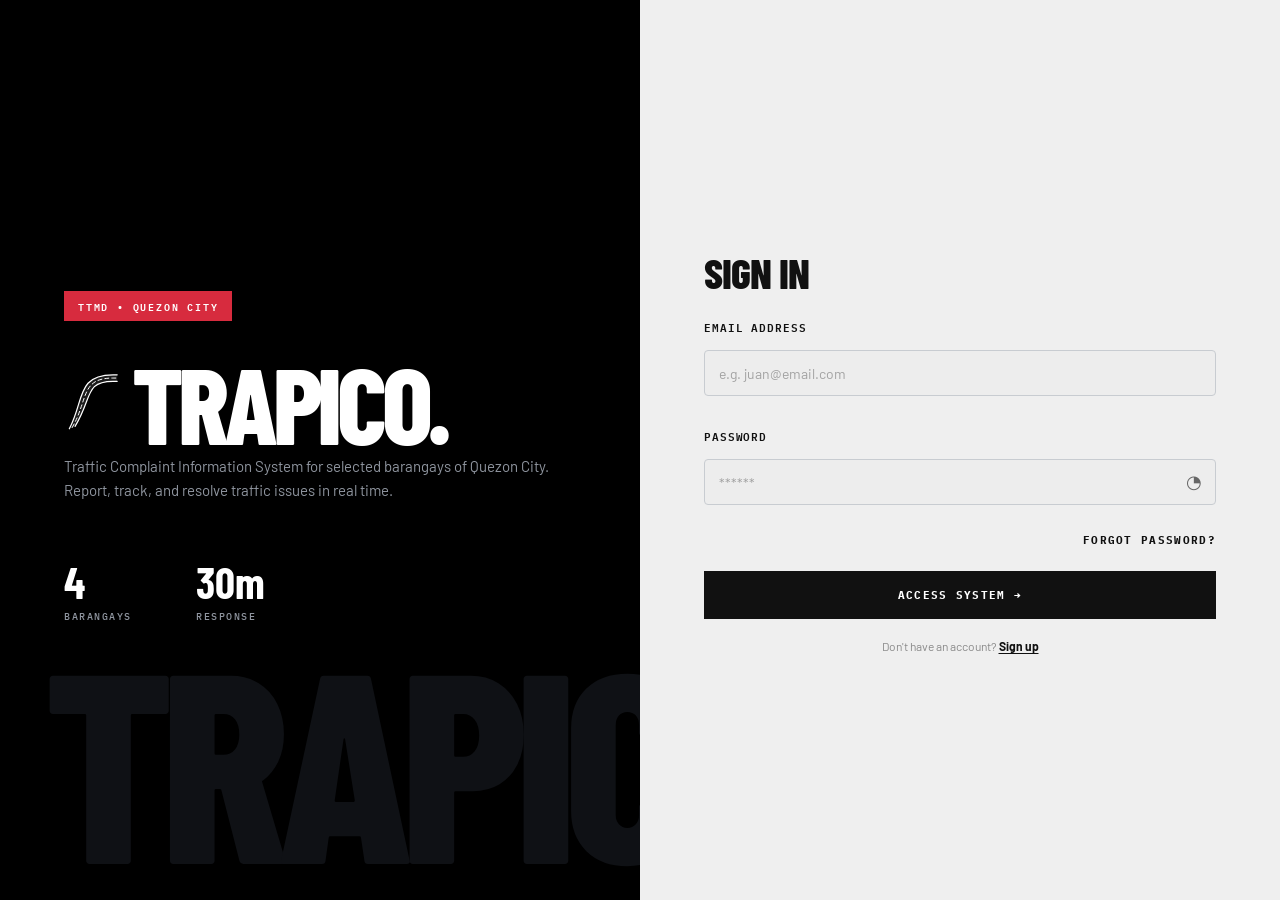
==== commit 2fa3db44: "yffghhgf" ====
--- a/citizen-login.html
+++ b/citizen-login.html
@@ -49,8 +49,8 @@
         </div>
 
         <div class="form-group login-field-group">
-          <label class="login-label" for="login-user">USERNAME OR EMAIL ADDRESS</label>
-          <input id="login-user" class="login-input" type="text" placeholder="e.g. fae@trapico.gov" autocomplete="username" />
+          <label class="login-label" for="login-user">EMAIL ADDRESS</label>
+          <input id="login-user" class="login-input" type="email" placeholder="e.g. juan@email.com" autocomplete="email" />
         </div>
 
         <div class="form-group login-field-group">
@@ -65,7 +65,8 @@
           <a href="#" class="forgot-link" onclick="openForgotModal(event)">FORGOT PASSWORD?</a>
         </div>
 
-        <div id="login-error" class="login-error hidden">Username or email address and password are required.</div>
+        <div id="login-error" class="login-error hidden">Email address and password are required.</div>
+        <div id="lockout-notice" class="login-error hidden" style="background:#fff7e0;border-color:#e6a800;color:#7a5800"></div>
 
         <button class="login-submit" id="login-btn" onclick="doLogin()">ACCESS SYSTEM →</button>
 
@@ -80,10 +81,10 @@
   <div class="login-modal-card">
     <h3 id="forgot-title" class="login-modal-title">FORGOT PASSWORD</h3>
     <hr class="login-modal-divider" />
-    <p class="login-modal-body">Enter your username or email address. We will send a working reset link to your registered email.</p>
+    <p class="login-modal-body">Enter your email address. We will send a working reset link to your registered email.</p>
     <div class="form-group login-field-group" style="margin-bottom:12px;">
-      <label class="login-label" for="forgot-identifier">USERNAME OR EMAIL</label>
-      <input id="forgot-identifier" class="login-input" type="text" placeholder="e.g. rikka or rikka@gmail.com" />
+      <label class="login-label" for="forgot-identifier">EMAIL ADDRESS</label>
+      <input id="forgot-identifier" class="login-input" type="email" placeholder="e.g. juan@email.com" />
     </div>
     <div id="forgot-status" class="login-error hidden" style="margin-bottom:10px;"></div>
     <button type="button" class="login-modal-close" onclick="submitForgotPassword()">SEND RESET LINK</button>
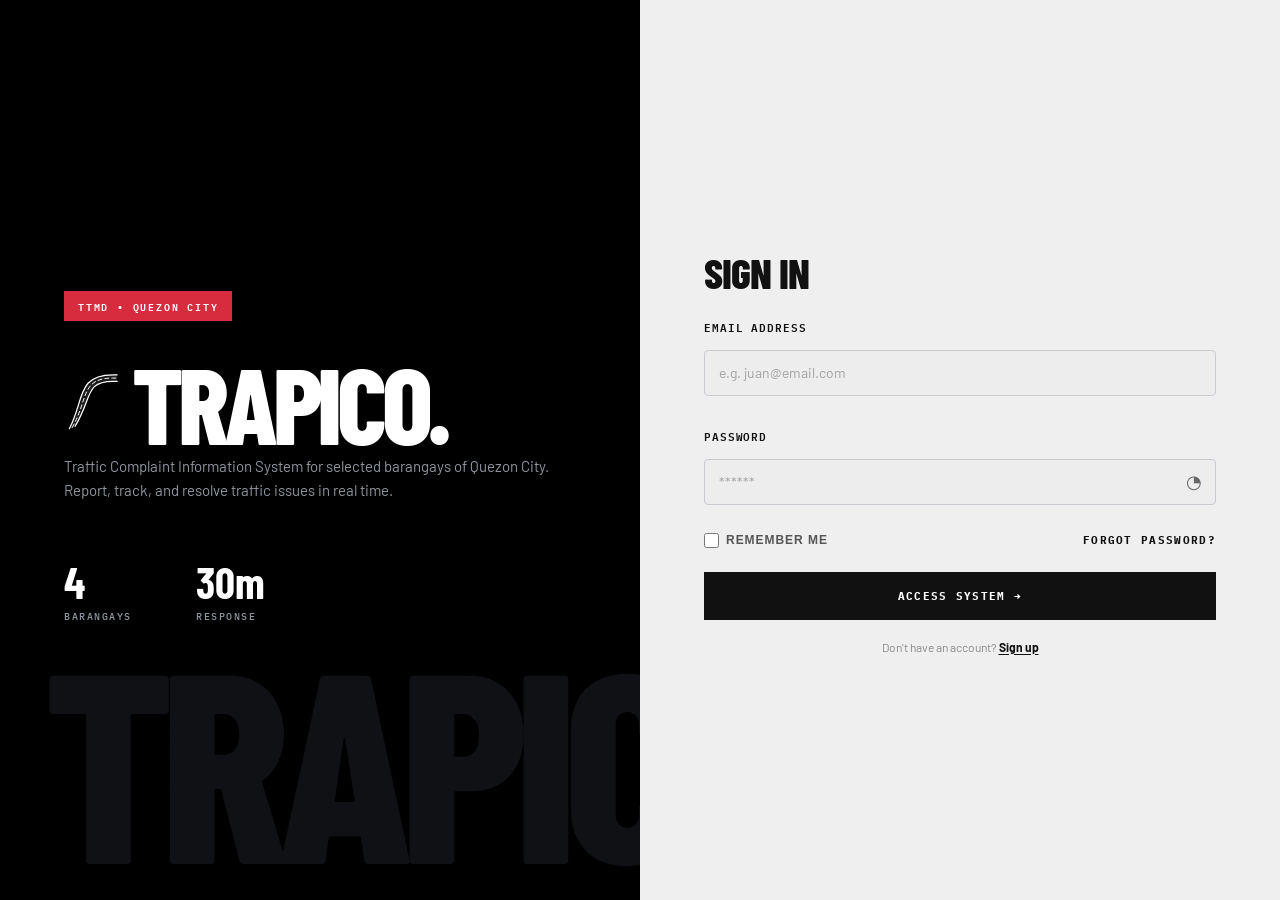
==== commit 9375a2ef: "hdfdfusfidv" ====
--- a/citizen-login.html
+++ b/citizen-login.html
@@ -61,7 +61,11 @@
           </div>
         </div>
 
-        <div class="login-actions-row">
+        <div class="login-actions-row" style="display:flex;justify-content:space-between;align-items:center">
+          <label style="display:flex;align-items:center;gap:7px;cursor:pointer;font-size:12px;font-weight:600;letter-spacing:0.08em;color:#555;user-select:none">
+            <input type="checkbox" id="remember-me" style="width:15px;height:15px;cursor:pointer;accent-color:#111" />
+            REMEMBER ME
+          </label>
           <a href="#" class="forgot-link" onclick="openForgotModal(event)">FORGOT PASSWORD?</a>
         </div>
 
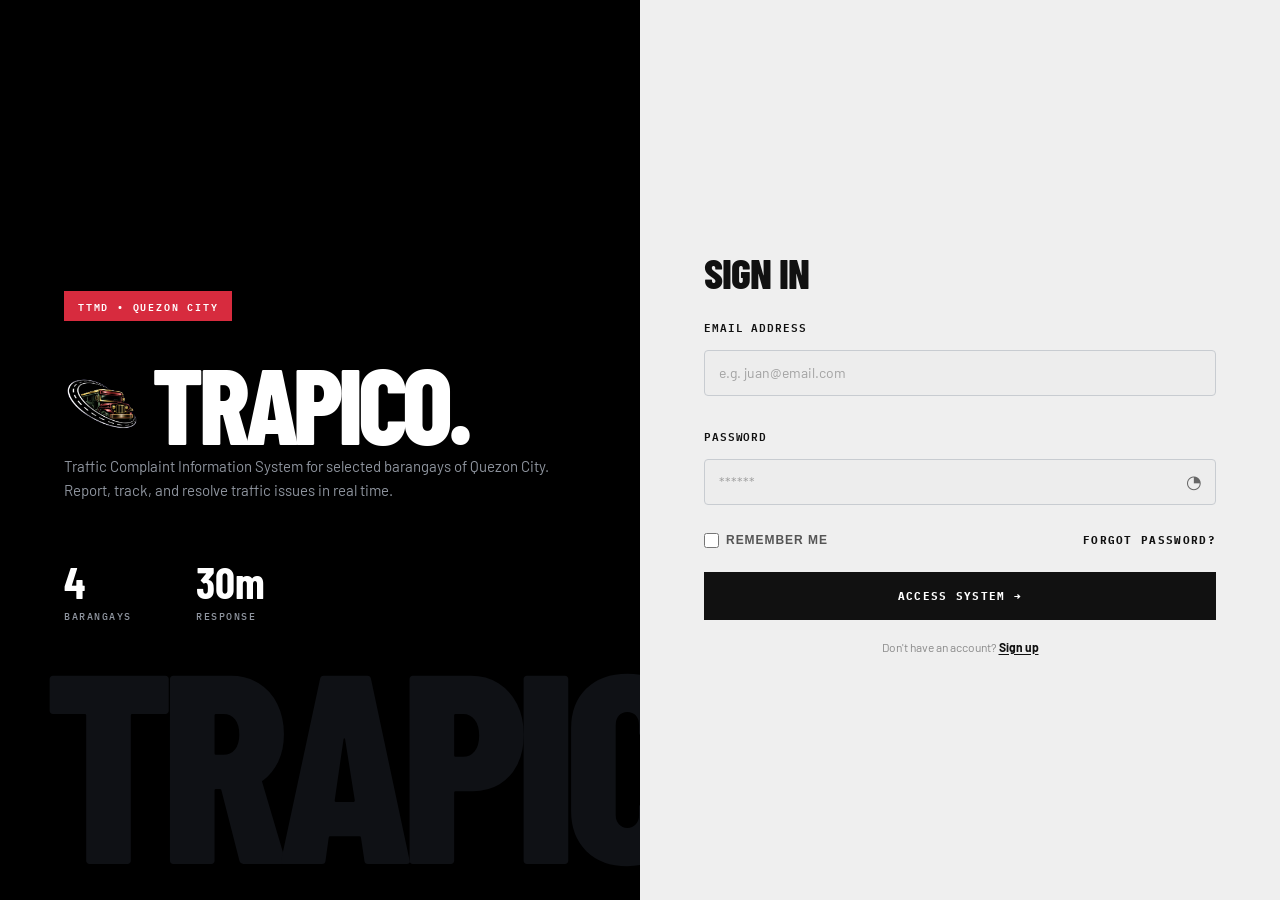
==== commit 2b6bbc17: "hvjhhjgfhjg" ====
--- a/citizen-login.html
+++ b/citizen-login.html
@@ -20,7 +20,7 @@
     <div class="login-left-inner">
       <div class="login-badge">TTMD • QUEZON CITY</div>
       <div style="display:flex;align-items:center;gap:14px;margin-bottom:4px">
-        <img src="/logo.svg" alt="TRAPICO" style="height:56px;width:auto;filter:brightness(0) invert(1);flex-shrink:0" onerror="this.style.display='none'" />
+        <img src="/new-logo.png" alt="TRAPICO" style="height:56px;width:auto;flex-shrink:0;object-fit:contain" />
         <h1 class="login-title" style="margin:0">TRAPICO.</h1>
       </div>
       <p class="login-sub">Traffic Complaint Information System for selected barangays of Quezon City. Report, track, and resolve traffic issues in real time.</p>
@@ -98,6 +98,6 @@
 
 <script src="data.js?v=20260510d"></script>
 <script src="api.js?v=20260510d"></script>
-<script src="login.js?v=20260510l"></script>
+<script src="login.js?v=20260604d"></script>
 </body>
 </html>
--- a/base.css
+++ b/base.css
@@ -3,9 +3,7 @@
 @media (max-width: 900px) {
   .main-content, .page-body {
     margin: 0;
-    padding: 0 0 0 0 !important;
-    max-width: 100vw;
-    width: 100vw;
+    max-width: 100%;
     box-sizing: border-box;
   }
   .card, .assigned-card, .active-job-card, .task-card, .stat-card, .dashboard-card {
@@ -78,7 +76,7 @@
 }
 
 @media (max-width: 700px) {
-  .stats-row { grid-template-columns: 1fr; }
+  .stats-row { grid-template-columns: 1fr 1fr; }
   .card, .assigned-card, .active-job-card, .task-card { padding: 12px !important; }
   .page-body { padding: 8px; }
   .card-head { flex-direction: column; align-items: flex-start; gap: 8px; }
@@ -99,7 +97,7 @@
   }
   .main-content { margin-left: 0 !important; }
   .topbar { flex-direction: row !important; height: 50px !important; min-height: 50px !important; padding: 0 6px !important; gap: 0 !important; }
-  .notif-panel { position: fixed !important; top: 55px !important; right: 8px !important; left: 8px !important; width: auto !important; min-width: 0 !important; max-height: calc(100dvh - 72px) !important; overflow-y: auto !important; z-index: 400 !important; -webkit-overflow-scrolling: touch; }
+  .notif-panel { position: fixed !important; top: 55px !important; right: 8px !important; left: 8px !important; width: auto !important; min-width: 0 !important; max-height: calc(100dvh - 72px) !important; overflow-y: auto !important; z-index: 1350 !important; -webkit-overflow-scrolling: touch; }
   .user-chip { padding: 4px 6px; }
   .stats-row { gap: 8px; }
   .stat-card-val { font-size: 24px; }
@@ -906,7 +904,7 @@
 .modal-overlay {
   position: fixed; inset: 0;
   background: rgba(0,0,0,0.6);
-  z-index: 500;
+  z-index: 2000;
   display: flex; align-items: center; justify-content: center;
   padding: 24px;
   backdrop-filter: blur(2px);
@@ -1281,7 +1279,8 @@
   /* Topbar title min font */
   #topbar-title { font-size: 18px; }
 
-  /* Notification panel: fixed to viewport so it doesn't overflow topbar's stacking context */
+  /* Notification panel: fixed to viewport so it doesn't overflow topbar's stacking context.
+     z-index 1350 places it above dispatch topbar (1200) but below open sidebar (1490-9999). */
   .notif-panel {
     position: fixed !important;
     top: 58px !important;
@@ -1291,7 +1290,7 @@
     min-width: 0 !important;
     max-height: calc(100dvh - 78px) !important;
     overflow-y: auto !important;
-    z-index: 400 !important;
+    z-index: 1350 !important;
     -webkit-overflow-scrolling: touch;
   }
 
--- a/login.css
+++ b/login.css
@@ -613,4 +613,12 @@
   .login-stats { gap: 24px; }
   .login-form-title { font-size: 34px; }
   .login-modal-title { font-size: 24px; }
+  /* Remember Me row: wrap on small phones */
+  .login-actions-row { flex-wrap: wrap; gap: 8px 12px; }
+}
+
+@media (max-width: 400px) {
+  .login-input { font-size: 16px !important; } /* prevent iOS zoom on focus */
+  .login-submit { min-height: 50px; font-size: 14px; }
+  .login-form-title { font-size: 30px; }
 }
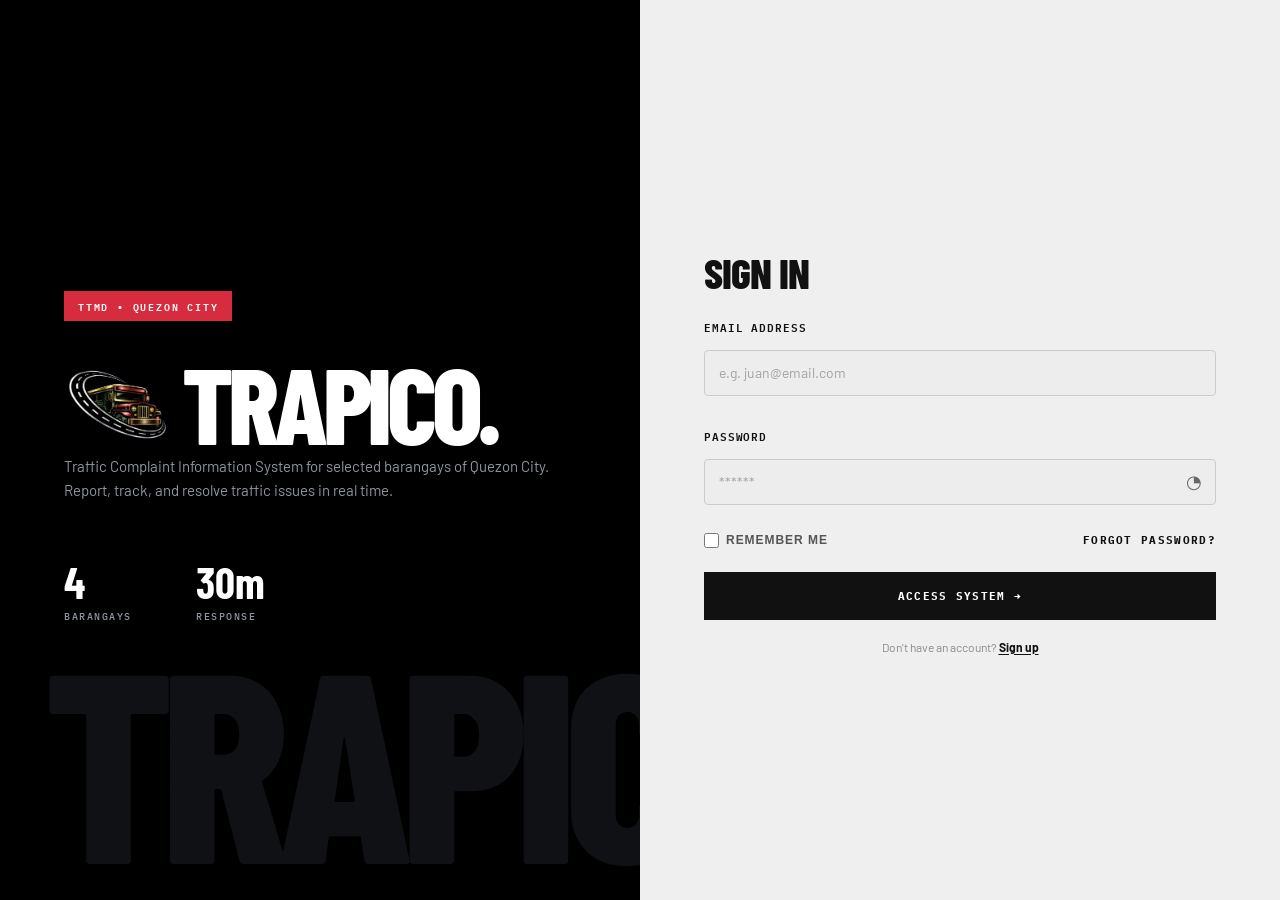
==== commit c0b5ecd7: "jhbfvbjvdbj" ====
--- a/citizen-login.html
+++ b/citizen-login.html
@@ -20,7 +20,7 @@
     <div class="login-left-inner">
       <div class="login-badge">TTMD • QUEZON CITY</div>
       <div style="display:flex;align-items:center;gap:14px;margin-bottom:4px">
-        <img src="/new-logo.png" alt="TRAPICO" style="height:56px;width:auto;flex-shrink:0;object-fit:contain" />
+        <img src="/new-logo.png" alt="TRAPICO" style="height:78px;width:auto;flex-shrink:0;object-fit:contain" />
         <h1 class="login-title" style="margin:0">TRAPICO.</h1>
       </div>
       <p class="login-sub">Traffic Complaint Information System for selected barangays of Quezon City. Report, track, and resolve traffic issues in real time.</p>
